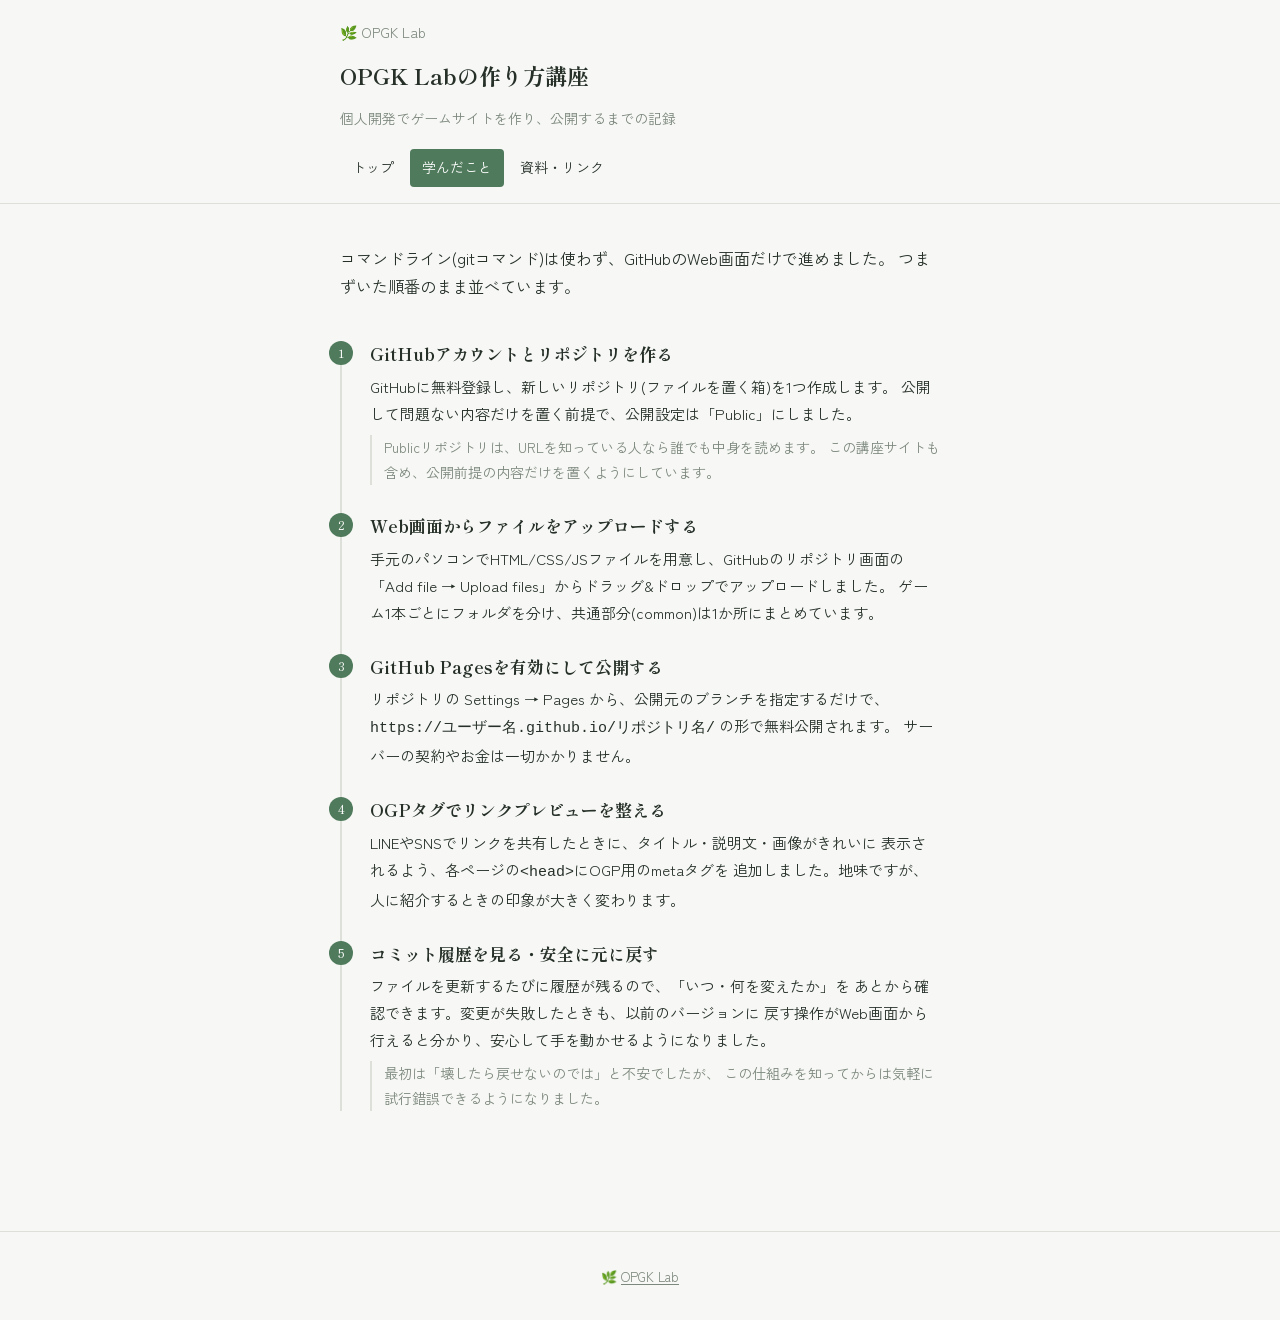
==== events/opgk-lab-howto/content.html @ 6e96bf0f "Add files via upload" ====
<!DOCTYPE html>
<html lang="ja">
<head>
<meta charset="UTF-8">
<meta name="viewport" content="width=device-width, initial-scale=1">
<title>学んだこと｜OPGK Labの作り方講座</title>
<link rel="stylesheet" href="../../common/series-style-base.css">
</head>
<body data-page="content">

<header id="shell-header" class="shell-header"></header>

<main class="shell-page">

  <section class="shell-section">
    <p>
      コマンドライン(gitコマンド)は使わず、GitHubのWeb画面だけで進めました。
      つまずいた順番のまま並べています。
    </p>
  </section>

  <section class="shell-section">
    <ol class="shell-steps">

      <li class="shell-step">
        <span class="shell-step__num">1</span>
        <h2 class="shell-step__title">GitHubアカウントとリポジトリを作る</h2>
        <p class="shell-step__body">
          GitHubに無料登録し、新しいリポジトリ(ファイルを置く箱)を1つ作成します。
          公開して問題ない内容だけを置く前提で、公開設定は「Public」にしました。
        </p>
        <p class="shell-step__note">
          Publicリポジトリは、URLを知っている人なら誰でも中身を読めます。
          この講座サイトも含め、公開前提の内容だけを置くようにしています。
        </p>
      </li>

      <li class="shell-step">
        <span class="shell-step__num">2</span>
        <h2 class="shell-step__title">Web画面からファイルをアップロードする</h2>
        <p class="shell-step__body">
          手元のパソコンでHTML/CSS/JSファイルを用意し、GitHubのリポジトリ画面の
          「Add file → Upload files」からドラッグ&ドロップでアップロードしました。
          ゲーム1本ごとにフォルダを分け、共通部分(common)は1か所にまとめています。
        </p>
      </li>

      <li class="shell-step">
        <span class="shell-step__num">3</span>
        <h2 class="shell-step__title">GitHub Pagesを有効にして公開する</h2>
        <p class="shell-step__body">
          リポジトリの Settings → Pages から、公開元のブランチを指定するだけで、
          <code>https://ユーザー名.github.io/リポジトリ名/</code> の形で無料公開されます。
          サーバーの契約やお金は一切かかりません。
        </p>
      </li>

      <li class="shell-step">
        <span class="shell-step__num">4</span>
        <h2 class="shell-step__title">OGPタグでリンクプレビューを整える</h2>
        <p class="shell-step__body">
          LINEやSNSでリンクを共有したときに、タイトル・説明文・画像がきれいに
          表示されるよう、各ページの<code>&lt;head&gt;</code>にOGP用のmetaタグを
          追加しました。地味ですが、人に紹介するときの印象が大きく変わります。
        </p>
      </li>

      <li class="shell-step">
        <span class="shell-step__num">5</span>
        <h2 class="shell-step__title">コミット履歴を見る・安全に元に戻す</h2>
        <p class="shell-step__body">
          ファイルを更新するたびに履歴が残るので、「いつ・何を変えたか」を
          あとから確認できます。変更が失敗したときも、以前のバージョンに
          戻す操作がWeb画面から行えると分かり、安心して手を動かせるようになりました。
        </p>
        <p class="shell-step__note">
          最初は「壊したら戻せないのでは」と不安でしたが、
          この仕組みを知ってからは気軽に試行錯誤できるようになりました。
        </p>
      </li>

    </ol>
  </section>

</main>

<footer id="shell-footer" class="shell-footer"></footer>

<script src="event-config.js"></script>
<script src="../../common/series-shell.js"></script>
</body>
</html>
---- common/series-style-base.css ----
/* ==========================================================
   OPGK Lab イベントサイト共通スタイル
   このファイルはイベントごとに編集しません。
   ========================================================== */

@import url('https://fonts.googleapis.com/css2?family=Shippori+Mincho:wght@500;700&family=Zen+Kaku+Gothic+New:wght@400;500;700&display=swap');

:root {
  --bg: #F7F8F5;
  --panel: #FFFFFF;
  --ink: #263029;
  --muted: #7C877D;
  --accent: #4F7A5B;
  --accent-dark: #3A5C45;
  --border: #DCE0D8;
  --radius: 4px;
  --maxw: 640px;
}

* {
  box-sizing: border-box;
}

html {
  -webkit-text-size-adjust: 100%;
}

body {
  margin: 0;
  background: var(--bg);
  color: var(--ink);
  font-family: 'Zen Kaku Gothic New', -apple-system, BlinkMacSystemFont, 'Hiragino Sans', sans-serif;
  font-size: 16px;
  line-height: 1.8;
  -webkit-font-smoothing: antialiased;
}

h1, h2, h3 {
  font-family: 'Shippori Mincho', serif;
  font-weight: 700;
  line-height: 1.5;
  margin: 0 0 0.6em;
}

a {
  color: var(--accent-dark);
  text-underline-offset: 2px;
}

a:hover {
  color: var(--accent);
}

/* focus visibility (accessibility) */
a:focus-visible,
button:focus-visible {
  outline: 2px solid var(--accent);
  outline-offset: 2px;
}

@media (prefers-reduced-motion: reduce) {
  * {
    animation-duration: 0.001ms !important;
    transition-duration: 0.001ms !important;
  }
}

/* ---------- レイアウト共通 ---------- */

.shell-page {
  max-width: var(--maxw);
  margin: 0 auto;
  padding: 0 20px 64px;
}

.shell-section {
  margin-top: 40px;
}

/* ---------- ヘッダー ---------- */

.shell-header {
  border-bottom: 1px solid var(--border);
  margin-bottom: 32px;
}

.shell-header__inner {
  max-width: var(--maxw);
  margin: 0 auto;
  padding: 20px 20px 16px;
}

.shell-brand {
  display: flex;
  align-items: baseline;
  gap: 8px;
  font-size: 14px;
  color: var(--muted);
  text-decoration: none;
  margin-bottom: 14px;
}

.shell-brand:hover {
  color: var(--accent-dark);
}

.shell-event-title {
  font-size: 22px;
  margin-bottom: 4px;
}

.shell-event-tagline {
  color: var(--muted);
  font-size: 14px;
  margin-bottom: 18px;
}

.shell-nav {
  display: flex;
  gap: 4px;
  flex-wrap: wrap;
  list-style: none;
  padding: 0;
  margin: 0;
}

.shell-nav a {
  display: inline-block;
  padding: 6px 12px;
  border-radius: var(--radius);
  color: var(--ink);
  text-decoration: none;
  font-size: 14px;
}

.shell-nav a:hover {
  background: var(--panel);
}

.shell-nav a[aria-current="page"] {
  background: var(--accent);
  color: #fff;
}

/* ---------- パネル(開催情報・QRなど) ---------- */

.shell-panel {
  border: 1px solid var(--border);
  border-radius: var(--radius);
  padding: 18px 20px;
  background: var(--panel);
}

.shell-panel + .shell-panel {
  margin-top: 16px;
}

.shell-info-list {
  list-style: none;
  padding: 0;
  margin: 0;
  display: grid;
  grid-template-columns: 5em 1fr;
  gap: 8px 12px;
  font-size: 15px;
}

.shell-info-list dt {
  color: var(--muted);
}

.shell-info-list dd {
  margin: 0;
}

/* ---------- QRブロック ---------- */

.shell-qr {
  display: flex;
  align-items: center;
  gap: 16px;
}

.shell-qr img {
  width: 96px;
  height: 96px;
  border: 1px dashed var(--border);
  border-radius: var(--radius);
  padding: 6px;
  background: #fff;
}

.shell-qr__caption {
  font-size: 14px;
  color: var(--muted);
}

/* ---------- ボタン ---------- */

.shell-button {
  display: inline-block;
  padding: 10px 20px;
  border-radius: var(--radius);
  background: var(--accent);
  color: #fff;
  text-decoration: none;
  font-size: 15px;
}

.shell-button:hover {
  background: var(--accent-dark);
  color: #fff;
}

/* ---------- 番号つきステップ(時系列の内容にのみ使用) ---------- */

.shell-steps {
  list-style: none;
  padding: 0;
  margin: 0;
  border-left: 2px solid var(--border);
}

.shell-step {
  position: relative;
  padding: 0 0 28px 28px;
}

.shell-step:last-child {
  padding-bottom: 0;
}

.shell-step__num {
  position: absolute;
  left: -13px;
  top: 0;
  width: 24px;
  height: 24px;
  border-radius: 50%;
  background: var(--accent);
  color: #fff;
  font-size: 13px;
  font-family: 'Shippori Mincho', serif;
  display: flex;
  align-items: center;
  justify-content: center;
}

.shell-step__title {
  font-size: 17px;
  font-weight: 700;
  margin: 0 0 6px;
}

.shell-step__body {
  margin: 0;
  font-size: 15px;
}

.shell-step__note {
  margin: 8px 0 0;
  padding-left: 12px;
  border-left: 2px solid var(--border);
  color: var(--muted);
  font-size: 14px;
}

/* ---------- フッター ---------- */

.shell-footer {
  border-top: 1px solid var(--border);
  margin-top: 56px;
  padding: 20px;
  text-align: center;
  color: var(--muted);
  font-size: 13px;
}

.shell-footer a {
  color: var(--muted);
}
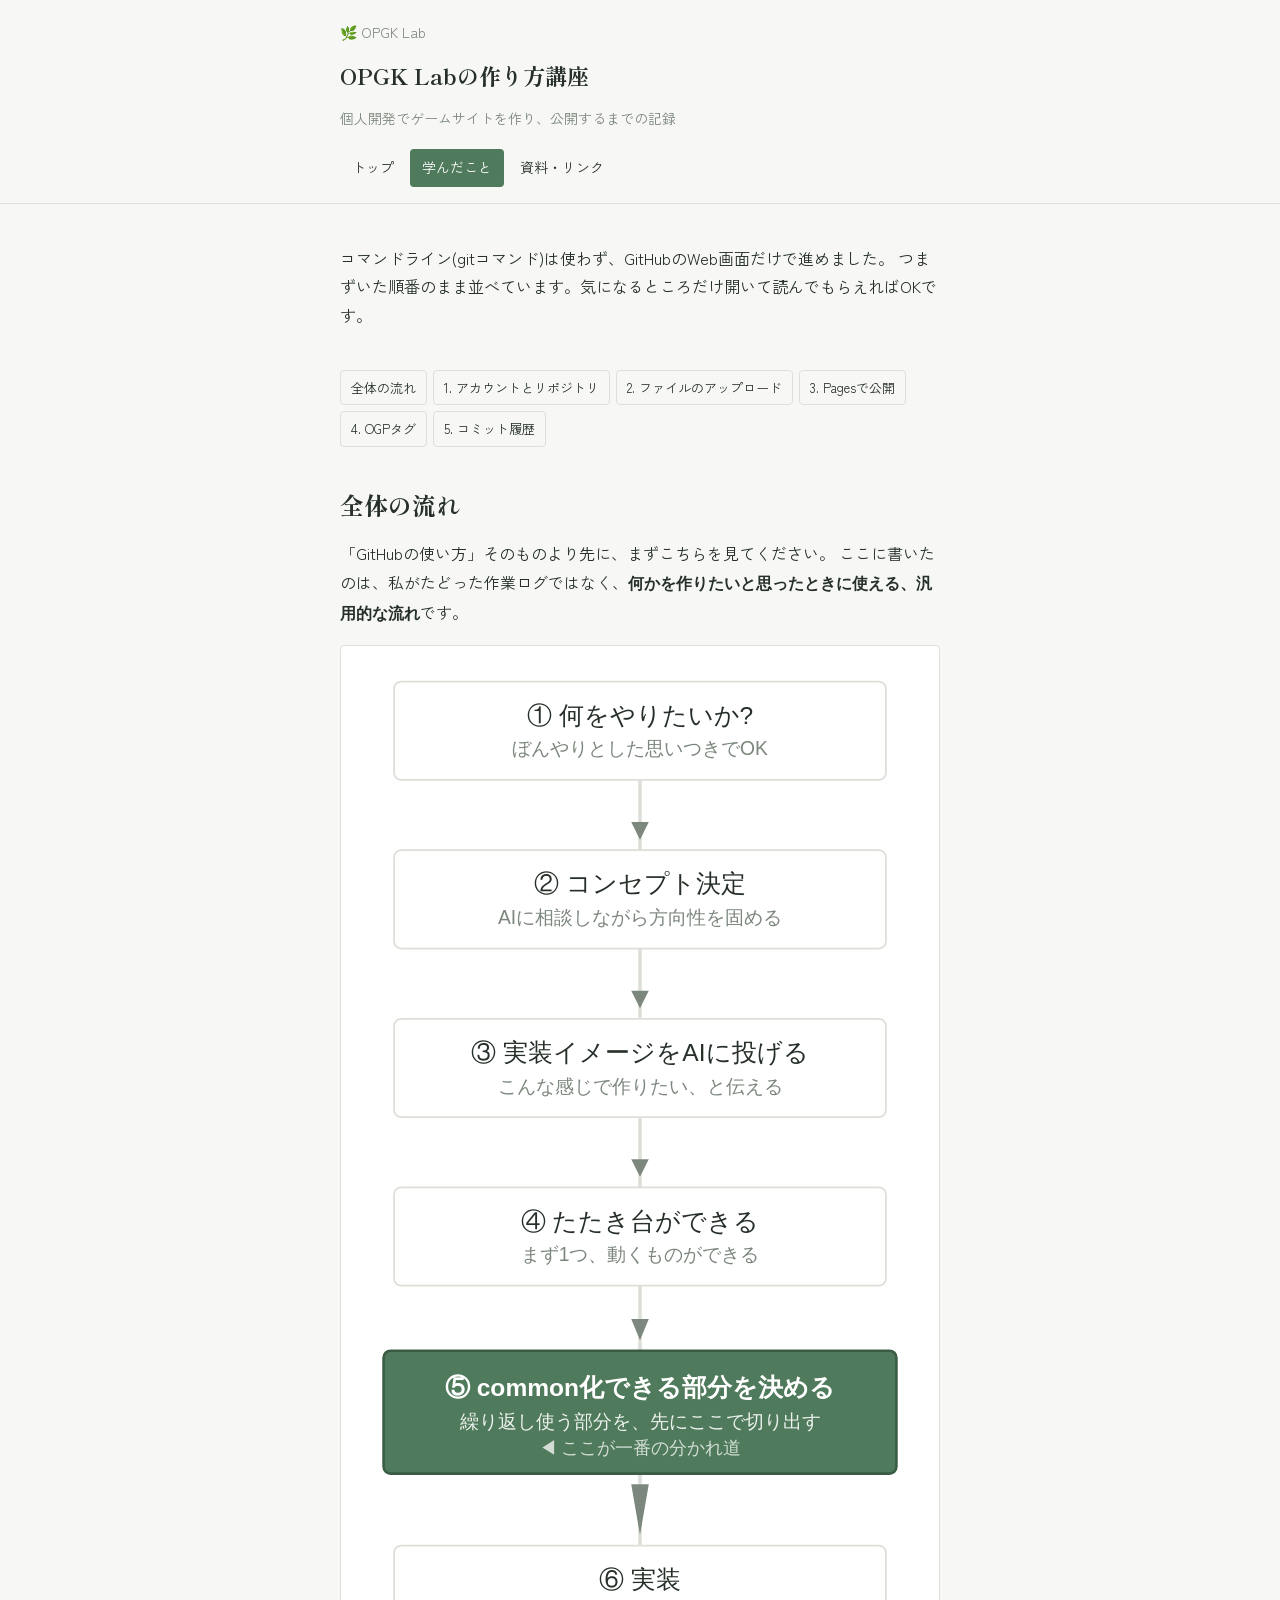
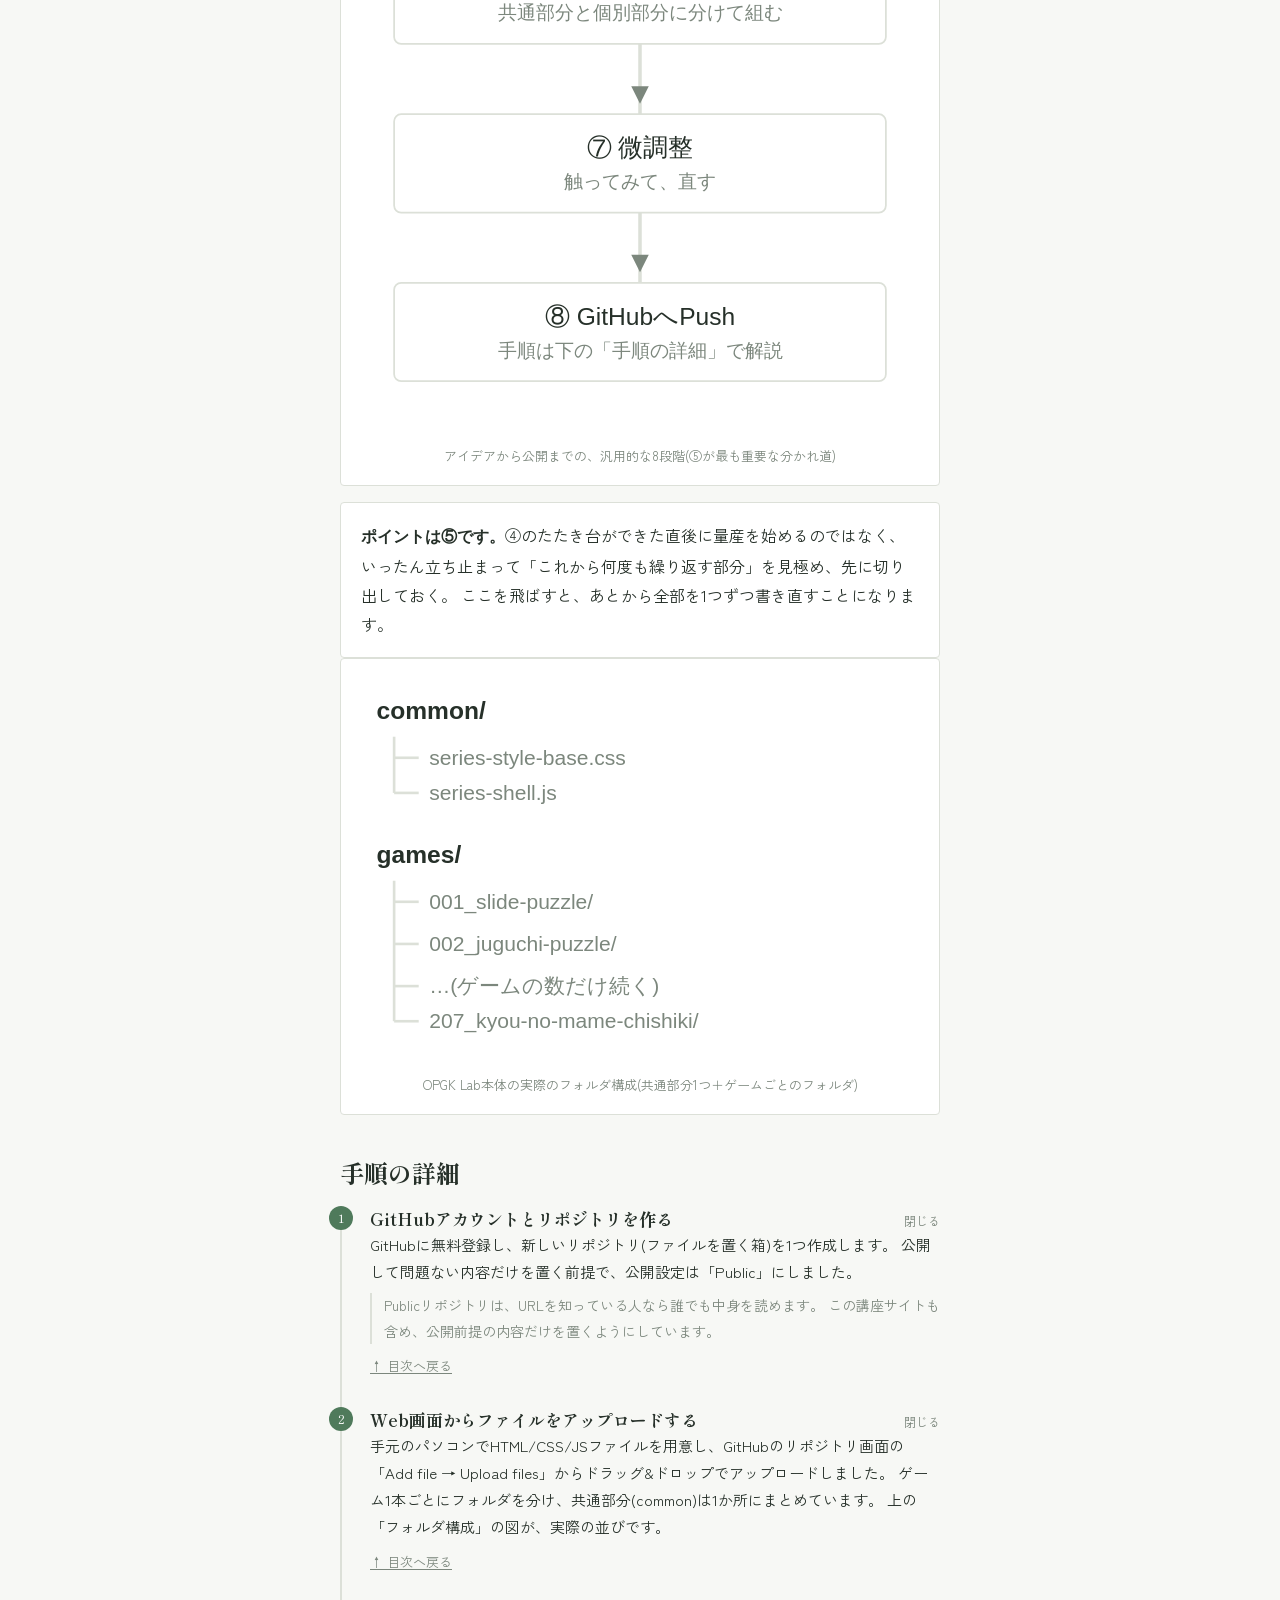
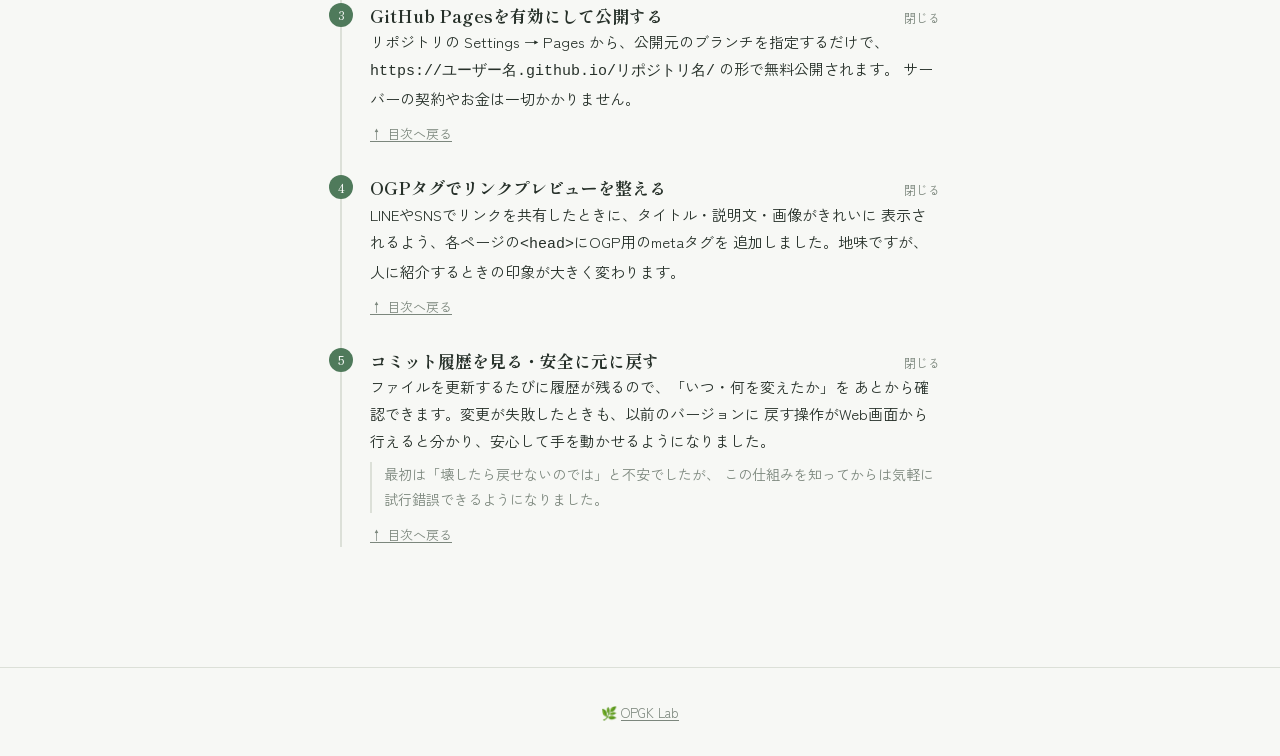
==== commit ca526e75: "Add files via upload" ====
--- a/events/opgk-lab-howto/content.html
+++ b/events/opgk-lab-howto/content.html
@@ -15,68 +15,207 @@
   <section class="shell-section">
     <p>
       コマンドライン(gitコマンド)は使わず、GitHubのWeb画面だけで進めました。
-      つまずいた順番のまま並べています。
+      つまずいた順番のまま並べています。気になるところだけ開いて読んでもらえればOKです。
     </p>
   </section>
 
+  <section class="shell-section" id="toc">
+    <ul class="shell-toc">
+      <li><a href="#overview">全体の流れ</a></li>
+      <li><a href="#step-1">1. アカウントとリポジトリ</a></li>
+      <li><a href="#step-2">2. ファイルのアップロード</a></li>
+      <li><a href="#step-3">3. Pagesで公開</a></li>
+      <li><a href="#step-4">4. OGPタグ</a></li>
+      <li><a href="#step-5">5. コミット履歴</a></li>
+    </ul>
+  </section>
+
+  <section class="shell-section" id="overview">
+    <h2>全体の流れ</h2>
+    <p>
+      「GitHubの使い方」そのものより先に、まずこちらを見てください。
+      ここに書いたのは、私がたどった作業ログではなく、<strong>何かを作りたいと思ったときに使える、汎用的な流れ</strong>です。
+    </p>
+
+    <figure class="shell-diagram">
+      <svg viewBox="0 0 320 780" xmlns="http://www.w3.org/2000/svg" role="img" aria-labelledby="flow-title flow-desc">
+        <title id="flow-title">アイデアを形にするまでの流れ</title>
+        <desc id="flow-desc">何をやりたいか、コンセプト決定、実装イメージをAIに投げる、たたき台ができる、common化できる部分を決める、実装、微調整、GitHubへPush、の8段階の縦の流れ図。5段階目の「common化できる部分を決める」が最も重要な分岐点として強調されている。</desc>
+
+        <line x1="160" y1="40" x2="160" y2="738" style="stroke:var(--border); stroke-width:2;" />
+
+        <g>
+          <rect x="20" y="10" width="280" height="56" rx="4" style="fill:var(--panel); stroke:var(--border); stroke-width:1;"/>
+          <text x="160" y="34" text-anchor="middle" style="fill:var(--ink); font-size:14px; font-family:sans-serif;">① 何をやりたいか?</text>
+          <text x="160" y="52" text-anchor="middle" style="fill:var(--muted); font-size:11px; font-family:sans-serif;">ぼんやりとした思いつきでOK</text>
+        </g>
+
+        <g>
+          <rect x="20" y="106" width="280" height="56" rx="4" style="fill:var(--panel); stroke:var(--border); stroke-width:1;"/>
+          <text x="160" y="130" text-anchor="middle" style="fill:var(--ink); font-size:14px; font-family:sans-serif;">② コンセプト決定</text>
+          <text x="160" y="148" text-anchor="middle" style="fill:var(--muted); font-size:11px; font-family:sans-serif;">AIに相談しながら方向性を固める</text>
+        </g>
+
+        <g>
+          <rect x="20" y="202" width="280" height="56" rx="4" style="fill:var(--panel); stroke:var(--border); stroke-width:1;"/>
+          <text x="160" y="226" text-anchor="middle" style="fill:var(--ink); font-size:14px; font-family:sans-serif;">③ 実装イメージをAIに投げる</text>
+          <text x="160" y="244" text-anchor="middle" style="fill:var(--muted); font-size:11px; font-family:sans-serif;">こんな感じで作りたい、と伝える</text>
+        </g>
+
+        <g>
+          <rect x="20" y="298" width="280" height="56" rx="4" style="fill:var(--panel); stroke:var(--border); stroke-width:1;"/>
+          <text x="160" y="322" text-anchor="middle" style="fill:var(--ink); font-size:14px; font-family:sans-serif;">④ たたき台ができる</text>
+          <text x="160" y="340" text-anchor="middle" style="fill:var(--muted); font-size:11px; font-family:sans-serif;">まず1つ、動くものができる</text>
+        </g>
+
+        <g>
+          <rect x="14" y="391" width="292" height="70" rx="4" style="fill:var(--accent); stroke:var(--accent-dark); stroke-width:1.5;"/>
+          <text x="160" y="417" text-anchor="middle" style="fill:#fff; font-size:14px; font-family:sans-serif; font-weight:bold;">⑤ common化できる部分を決める</text>
+          <text x="160" y="435" text-anchor="middle" style="fill:#fff; font-size:11px; font-family:sans-serif; opacity:0.9;">繰り返し使う部分を、先にここで切り出す</text>
+          <text x="160" y="450" text-anchor="middle" style="fill:#fff; font-size:10px; font-family:sans-serif; opacity:0.75;">◀ ここが一番の分かれ道</text>
+        </g>
+
+        <g>
+          <rect x="20" y="502" width="280" height="56" rx="4" style="fill:var(--panel); stroke:var(--border); stroke-width:1;"/>
+          <text x="160" y="526" text-anchor="middle" style="fill:var(--ink); font-size:14px; font-family:sans-serif;">⑥ 実装</text>
+          <text x="160" y="544" text-anchor="middle" style="fill:var(--muted); font-size:11px; font-family:sans-serif;">共通部分と個別部分に分けて組む</text>
+        </g>
+
+        <g>
+          <rect x="20" y="598" width="280" height="56" rx="4" style="fill:var(--panel); stroke:var(--border); stroke-width:1;"/>
+          <text x="160" y="622" text-anchor="middle" style="fill:var(--ink); font-size:14px; font-family:sans-serif;">⑦ 微調整</text>
+          <text x="160" y="640" text-anchor="middle" style="fill:var(--muted); font-size:11px; font-family:sans-serif;">触ってみて、直す</text>
+        </g>
+
+        <g>
+          <rect x="20" y="694" width="280" height="56" rx="4" style="fill:var(--panel); stroke:var(--border); stroke-width:1;"/>
+          <text x="160" y="718" text-anchor="middle" style="fill:var(--ink); font-size:14px; font-family:sans-serif;">⑧ GitHubへPush</text>
+          <text x="160" y="736" text-anchor="middle" style="fill:var(--muted); font-size:11px; font-family:sans-serif;">手順は下の「手順の詳細」で解説</text>
+        </g>
+
+        <g style="fill:var(--muted);">
+          <path d="M155,90 L165,90 L160,100 Z"/>
+          <path d="M155,186 L165,186 L160,196 Z"/>
+          <path d="M155,282 L165,282 L160,292 Z"/>
+          <path d="M155,373 L165,373 L160,385 Z"/>
+          <path d="M155,467 L165,467 L160,496 Z"/>
+          <path d="M155,582 L165,582 L160,592 Z"/>
+          <path d="M155,678 L165,678 L160,688 Z"/>
+        </g>
+      </svg>
+      <figcaption>アイデアから公開までの、汎用的な8段階(⑤が最も重要な分かれ道)</figcaption>
+    </figure>
+
+    <div class="shell-panel">
+      <p style="margin:0;">
+        <strong>ポイントは⑤です。</strong>④のたたき台ができた直後に量産を始めるのではなく、
+        いったん立ち止まって「これから何度も繰り返す部分」を見極め、先に切り出しておく。
+        ここを飛ばすと、あとから全部を1つずつ書き直すことになります。
+      </p>
+    </div>
+
+    <figure class="shell-diagram">
+      <svg viewBox="0 0 320 220" xmlns="http://www.w3.org/2000/svg" role="img" aria-labelledby="tree-title tree-desc">
+        <title id="tree-title">リポジトリのフォルダ構成</title>
+        <desc id="tree-desc">common フォルダに series-style-base.css と series-shell.js、games フォルダの中に各ゲームのフォルダが並ぶ、2階層のツリー構造</desc>
+
+        <text x="10" y="24" style="fill:var(--ink); font-size:14px; font-family:sans-serif; font-weight:bold;">common/</text>
+        <line x1="20" y1="34" x2="20" y2="66" style="stroke:var(--border); stroke-width:1.5;"/>
+        <line x1="20" y1="46" x2="34" y2="46" style="stroke:var(--border); stroke-width:1.5;"/>
+        <text x="40" y="50" style="fill:var(--muted); font-size:12px; font-family:sans-serif;">series-style-base.css</text>
+        <line x1="20" y1="66" x2="34" y2="66" style="stroke:var(--border); stroke-width:1.5;"/>
+        <text x="40" y="70" style="fill:var(--muted); font-size:12px; font-family:sans-serif;">series-shell.js</text>
+
+        <text x="10" y="106" style="fill:var(--ink); font-size:14px; font-family:sans-serif; font-weight:bold;">games/</text>
+        <line x1="20" y1="116" x2="20" y2="196" style="stroke:var(--border); stroke-width:1.5;"/>
+        <line x1="20" y1="128" x2="34" y2="128" style="stroke:var(--border); stroke-width:1.5;"/>
+        <text x="40" y="132" style="fill:var(--muted); font-size:12px; font-family:sans-serif;">001_slide-puzzle/</text>
+        <line x1="20" y1="152" x2="34" y2="152" style="stroke:var(--border); stroke-width:1.5;"/>
+        <text x="40" y="156" style="fill:var(--muted); font-size:12px; font-family:sans-serif;">002_juguchi-puzzle/</text>
+        <line x1="20" y1="176" x2="34" y2="176" style="stroke:var(--border); stroke-width:1.5;"/>
+        <text x="40" y="180" style="fill:var(--muted); font-size:12px; font-family:sans-serif;">…(ゲームの数だけ続く)</text>
+        <line x1="20" y1="196" x2="34" y2="196" style="stroke:var(--border); stroke-width:1.5;"/>
+        <text x="40" y="200" style="fill:var(--muted); font-size:12px; font-family:sans-serif;">207_kyou-no-mame-chishiki/</text>
+      </svg>
+      <figcaption>OPGK Lab本体の実際のフォルダ構成(共通部分1つ＋ゲームごとのフォルダ)</figcaption>
+    </figure>
+  </section>
+
   <section class="shell-section">
+    <h2>手順の詳細</h2>
     <ol class="shell-steps">
 
-      <li class="shell-step">
+      <li class="shell-step" id="step-1">
         <span class="shell-step__num">1</span>
-        <h2 class="shell-step__title">GitHubアカウントとリポジトリを作る</h2>
-        <p class="shell-step__body">
-          GitHubに無料登録し、新しいリポジトリ(ファイルを置く箱)を1つ作成します。
-          公開して問題ない内容だけを置く前提で、公開設定は「Public」にしました。
-        </p>
-        <p class="shell-step__note">
-          Publicリポジトリは、URLを知っている人なら誰でも中身を読めます。
-          この講座サイトも含め、公開前提の内容だけを置くようにしています。
-        </p>
-      </li>
-
-      <li class="shell-step">
+        <details open>
+          <summary><h3 class="shell-step__title">GitHubアカウントとリポジトリを作る</h3></summary>
+          <p class="shell-step__body">
+            GitHubに無料登録し、新しいリポジトリ(ファイルを置く箱)を1つ作成します。
+            公開して問題ない内容だけを置く前提で、公開設定は「Public」にしました。
+          </p>
+          <p class="shell-step__note">
+            Publicリポジトリは、URLを知っている人なら誰でも中身を読めます。
+            この講座サイトも含め、公開前提の内容だけを置くようにしています。
+          </p>
+          <a class="shell-back-to-toc" href="#toc">↑ 目次へ戻る</a>
+        </details>
+      </li>
+
+      <li class="shell-step" id="step-2">
         <span class="shell-step__num">2</span>
-        <h2 class="shell-step__title">Web画面からファイルをアップロードする</h2>
-        <p class="shell-step__body">
-          手元のパソコンでHTML/CSS/JSファイルを用意し、GitHubのリポジトリ画面の
-          「Add file → Upload files」からドラッグ&ドロップでアップロードしました。
-          ゲーム1本ごとにフォルダを分け、共通部分(common)は1か所にまとめています。
-        </p>
-      </li>
-
-      <li class="shell-step">
+        <details open>
+          <summary><h3 class="shell-step__title">Web画面からファイルをアップロードする</h3></summary>
+          <p class="shell-step__body">
+            手元のパソコンでHTML/CSS/JSファイルを用意し、GitHubのリポジトリ画面の
+            「Add file → Upload files」からドラッグ&ドロップでアップロードしました。
+            ゲーム1本ごとにフォルダを分け、共通部分(common)は1か所にまとめています。
+            上の「フォルダ構成」の図が、実際の並びです。
+          </p>
+          <a class="shell-back-to-toc" href="#toc">↑ 目次へ戻る</a>
+        </details>
+      </li>
+
+      <li class="shell-step" id="step-3">
         <span class="shell-step__num">3</span>
-        <h2 class="shell-step__title">GitHub Pagesを有効にして公開する</h2>
-        <p class="shell-step__body">
-          リポジトリの Settings → Pages から、公開元のブランチを指定するだけで、
-          <code>https://ユーザー名.github.io/リポジトリ名/</code> の形で無料公開されます。
-          サーバーの契約やお金は一切かかりません。
-        </p>
-      </li>
-
-      <li class="shell-step">
+        <details open>
+          <summary><h3 class="shell-step__title">GitHub Pagesを有効にして公開する</h3></summary>
+          <p class="shell-step__body">
+            リポジトリの Settings → Pages から、公開元のブランチを指定するだけで、
+            <code>https://ユーザー名.github.io/リポジトリ名/</code> の形で無料公開されます。
+            サーバーの契約やお金は一切かかりません。
+          </p>
+          <a class="shell-back-to-toc" href="#toc">↑ 目次へ戻る</a>
+        </details>
+      </li>
+
+      <li class="shell-step" id="step-4">
         <span class="shell-step__num">4</span>
-        <h2 class="shell-step__title">OGPタグでリンクプレビューを整える</h2>
-        <p class="shell-step__body">
-          LINEやSNSでリンクを共有したときに、タイトル・説明文・画像がきれいに
-          表示されるよう、各ページの<code>&lt;head&gt;</code>にOGP用のmetaタグを
-          追加しました。地味ですが、人に紹介するときの印象が大きく変わります。
-        </p>
-      </li>
-
-      <li class="shell-step">
+        <details open>
+          <summary><h3 class="shell-step__title">OGPタグでリンクプレビューを整える</h3></summary>
+          <p class="shell-step__body">
+            LINEやSNSでリンクを共有したときに、タイトル・説明文・画像がきれいに
+            表示されるよう、各ページの<code>&lt;head&gt;</code>にOGP用のmetaタグを
+            追加しました。地味ですが、人に紹介するときの印象が大きく変わります。
+          </p>
+          <a class="shell-back-to-toc" href="#toc">↑ 目次へ戻る</a>
+        </details>
+      </li>
+
+      <li class="shell-step" id="step-5">
         <span class="shell-step__num">5</span>
-        <h2 class="shell-step__title">コミット履歴を見る・安全に元に戻す</h2>
-        <p class="shell-step__body">
-          ファイルを更新するたびに履歴が残るので、「いつ・何を変えたか」を
-          あとから確認できます。変更が失敗したときも、以前のバージョンに
-          戻す操作がWeb画面から行えると分かり、安心して手を動かせるようになりました。
-        </p>
-        <p class="shell-step__note">
-          最初は「壊したら戻せないのでは」と不安でしたが、
-          この仕組みを知ってからは気軽に試行錯誤できるようになりました。
-        </p>
+        <details open>
+          <summary><h3 class="shell-step__title">コミット履歴を見る・安全に元に戻す</h3></summary>
+          <p class="shell-step__body">
+            ファイルを更新するたびに履歴が残るので、「いつ・何を変えたか」を
+            あとから確認できます。変更が失敗したときも、以前のバージョンに
+            戻す操作がWeb画面から行えると分かり、安心して手を動かせるようになりました。
+          </p>
+          <p class="shell-step__note">
+            最初は「壊したら戻せないのでは」と不安でしたが、
+            この仕組みを知ってからは気軽に試行錯誤できるようになりました。
+          </p>
+          <a class="shell-back-to-toc" href="#toc">↑ 目次へ戻る</a>
+        </details>
       </li>
 
     </ol>
--- a/common/series-style-base.css
+++ b/common/series-style-base.css
@@ -195,6 +195,98 @@
   color: var(--muted);
 }
 
+/* ---------- 目次(ジャンプナビ) ---------- */
+
+.shell-toc {
+  list-style: none;
+  padding: 0;
+  margin: 0;
+  display: flex;
+  flex-wrap: wrap;
+  gap: 6px;
+}
+
+.shell-toc a {
+  display: inline-block;
+  padding: 5px 10px;
+  border: 1px solid var(--border);
+  border-radius: var(--radius);
+  color: var(--ink);
+  text-decoration: none;
+  font-size: 13px;
+}
+
+.shell-toc a:hover {
+  border-color: var(--accent);
+  color: var(--accent-dark);
+}
+
+/* ---------- 図解ボックス ---------- */
+
+.shell-diagram {
+  border: 1px solid var(--border);
+  border-radius: var(--radius);
+  background: var(--panel);
+  padding: 18px;
+  margin: 0 0 16px;
+}
+
+.shell-diagram svg {
+  width: 100%;
+  height: auto;
+  display: block;
+}
+
+.shell-diagram figcaption {
+  margin-top: 10px;
+  font-size: 13px;
+  color: var(--muted);
+  text-align: center;
+}
+
+/* ---------- 折りたたみ(details/summary) ----------
+   .shell-step の中で <details> を使うときの見た目調整。
+   タイトル(summary)は常に見え、本文だけ開閉する。 */
+
+.shell-step details {
+  margin: 0;
+}
+
+.shell-step summary {
+  cursor: pointer;
+  list-style: none;
+  display: flex;
+  align-items: baseline;
+  gap: 8px;
+}
+
+.shell-step summary::-webkit-details-marker {
+  display: none;
+}
+
+.shell-step summary::after {
+  content: '開く';
+  margin-left: auto;
+  font-size: 12px;
+  color: var(--muted);
+  white-space: nowrap;
+}
+
+.shell-step details[open] summary::after {
+  content: '閉じる';
+}
+
+.shell-step summary .shell-step__title {
+  margin: 0;
+}
+
+.shell-back-to-toc {
+  display: inline-block;
+  margin-top: 10px;
+  font-size: 13px;
+  color: var(--muted);
+}
+
 /* ---------- ボタン ---------- */
 
 .shell-button {
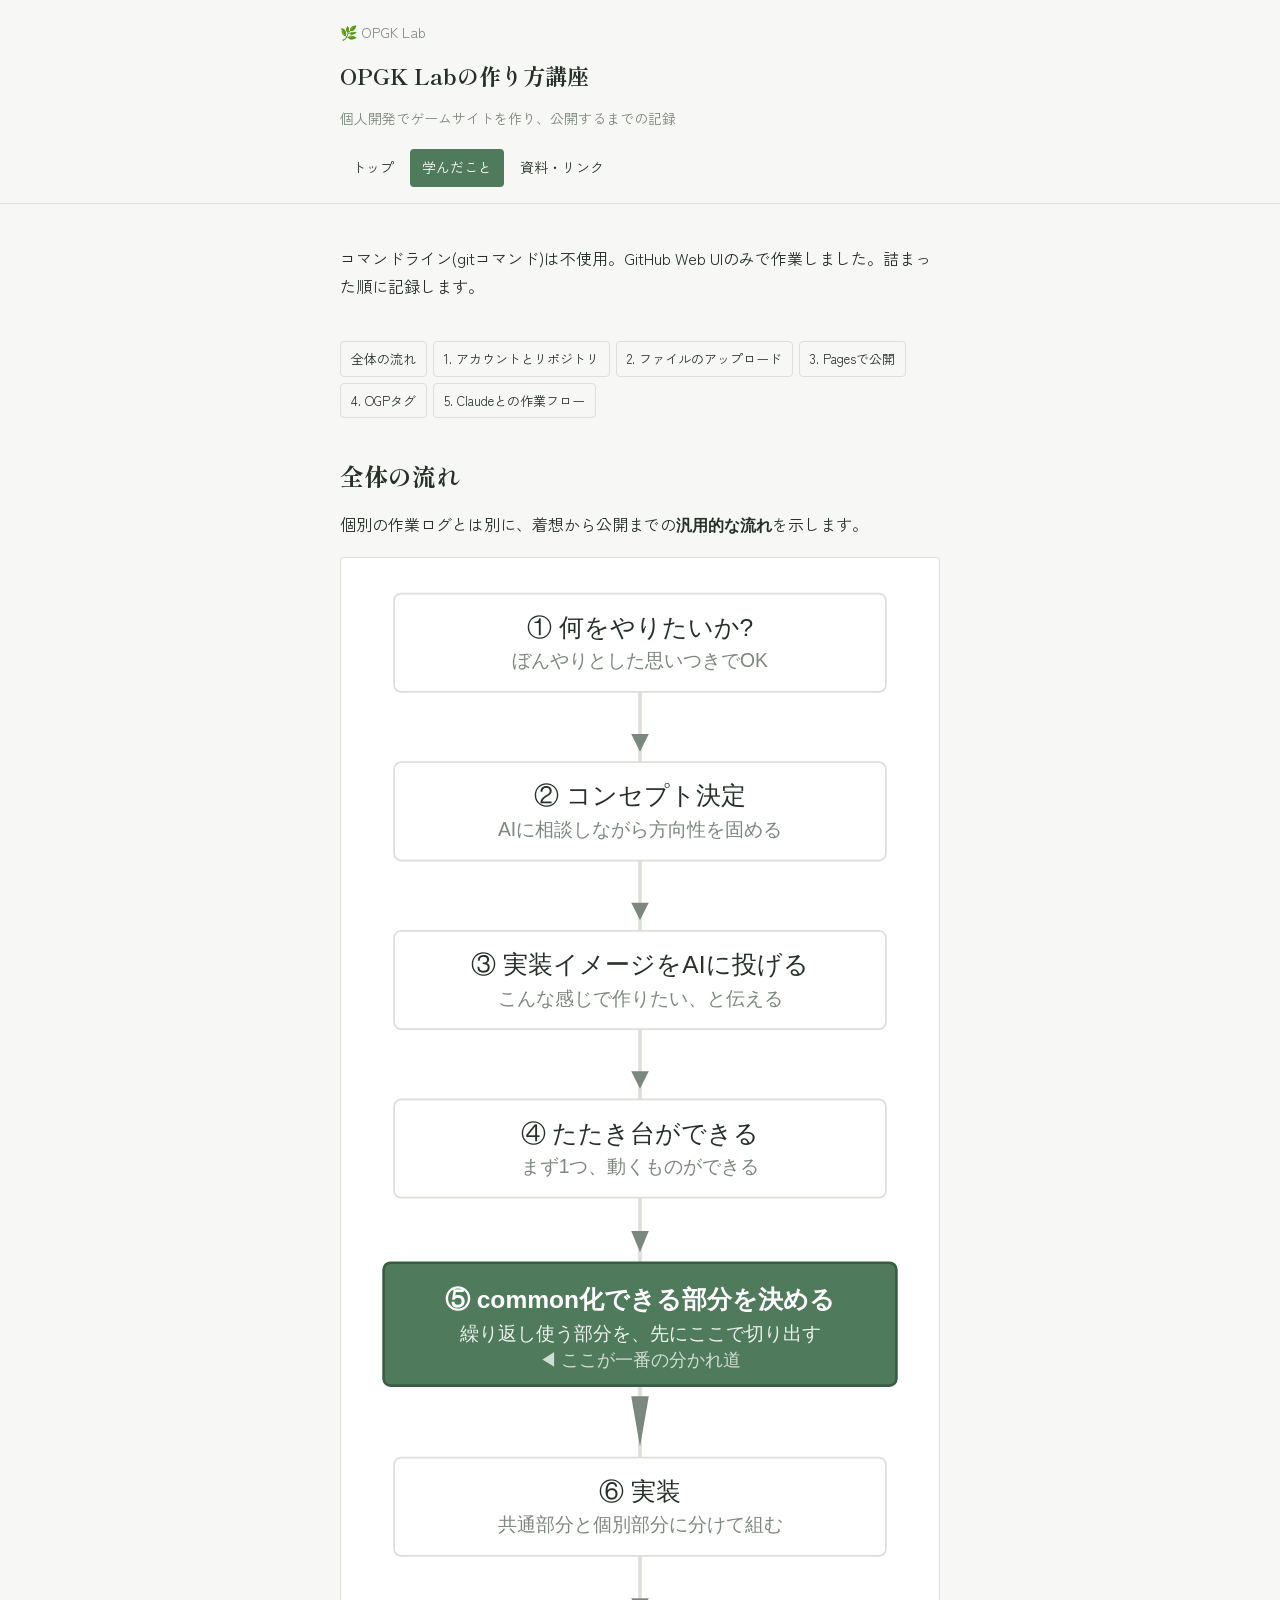
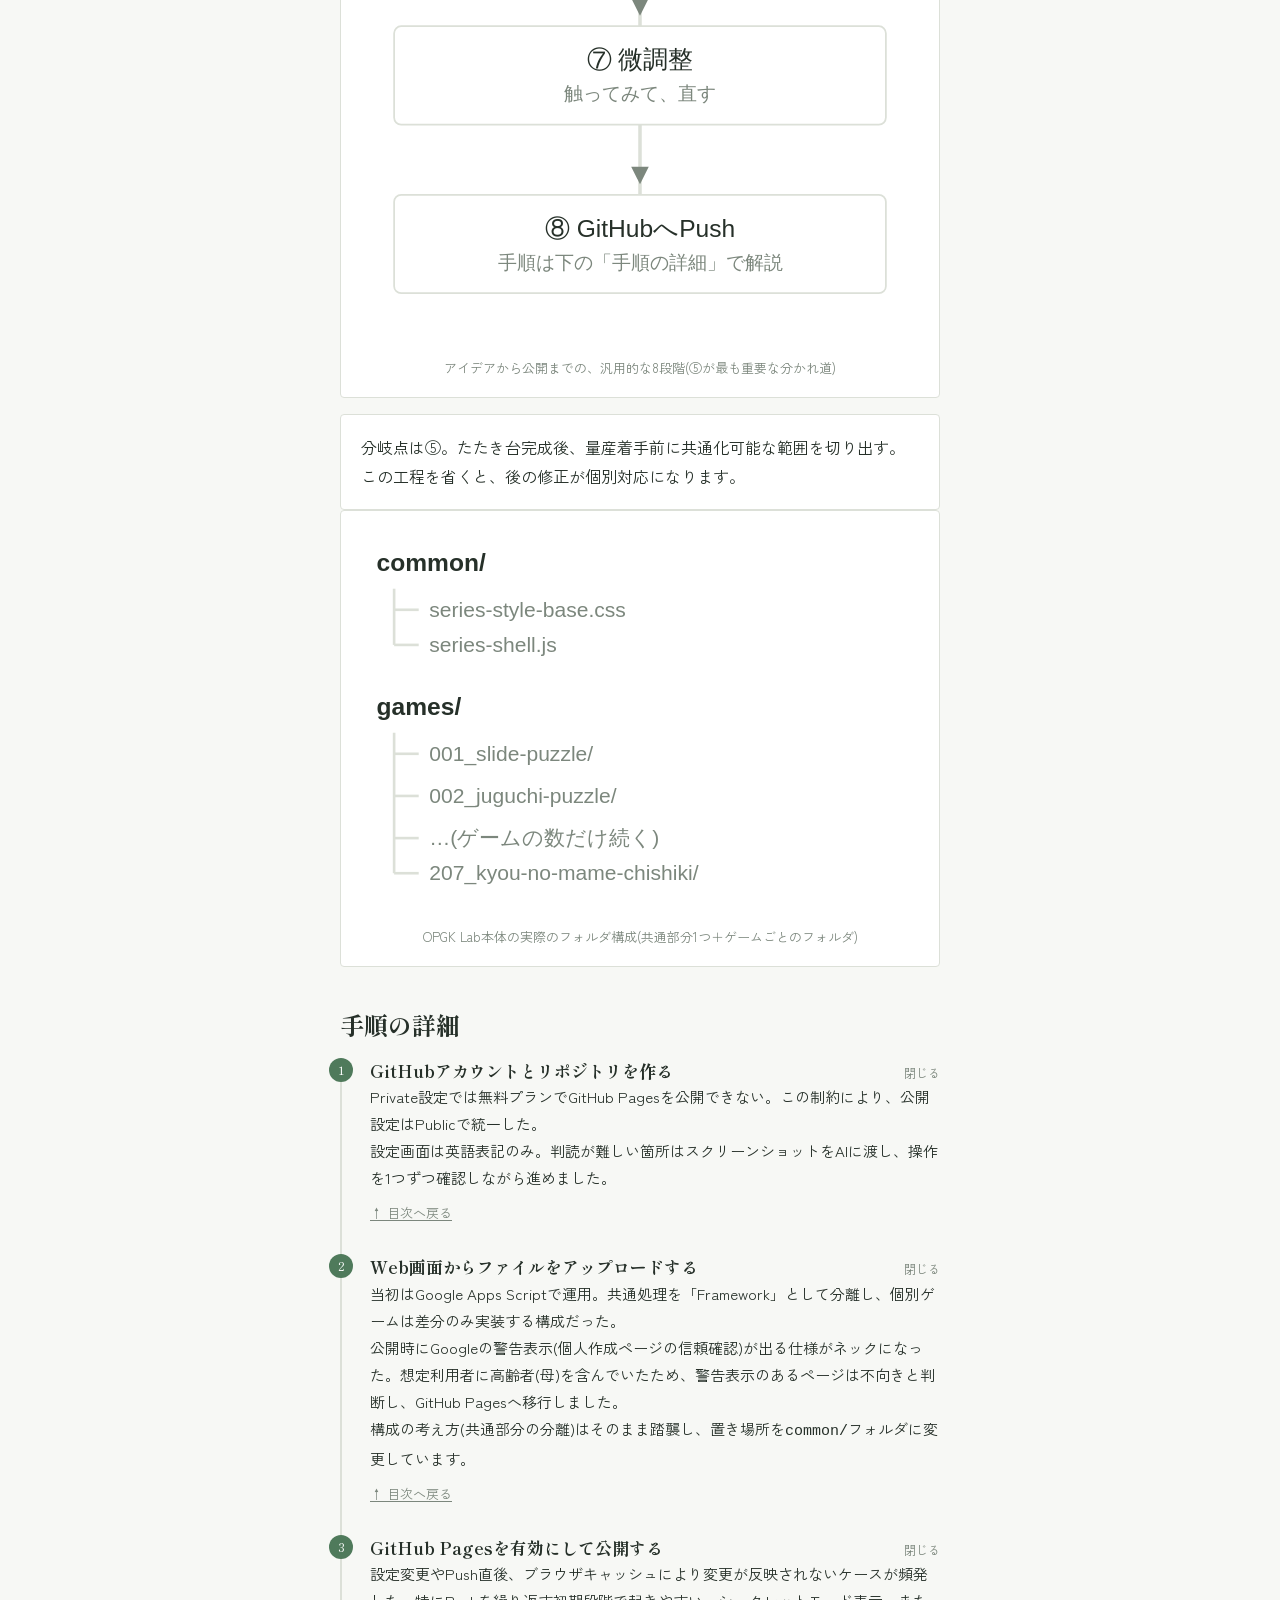
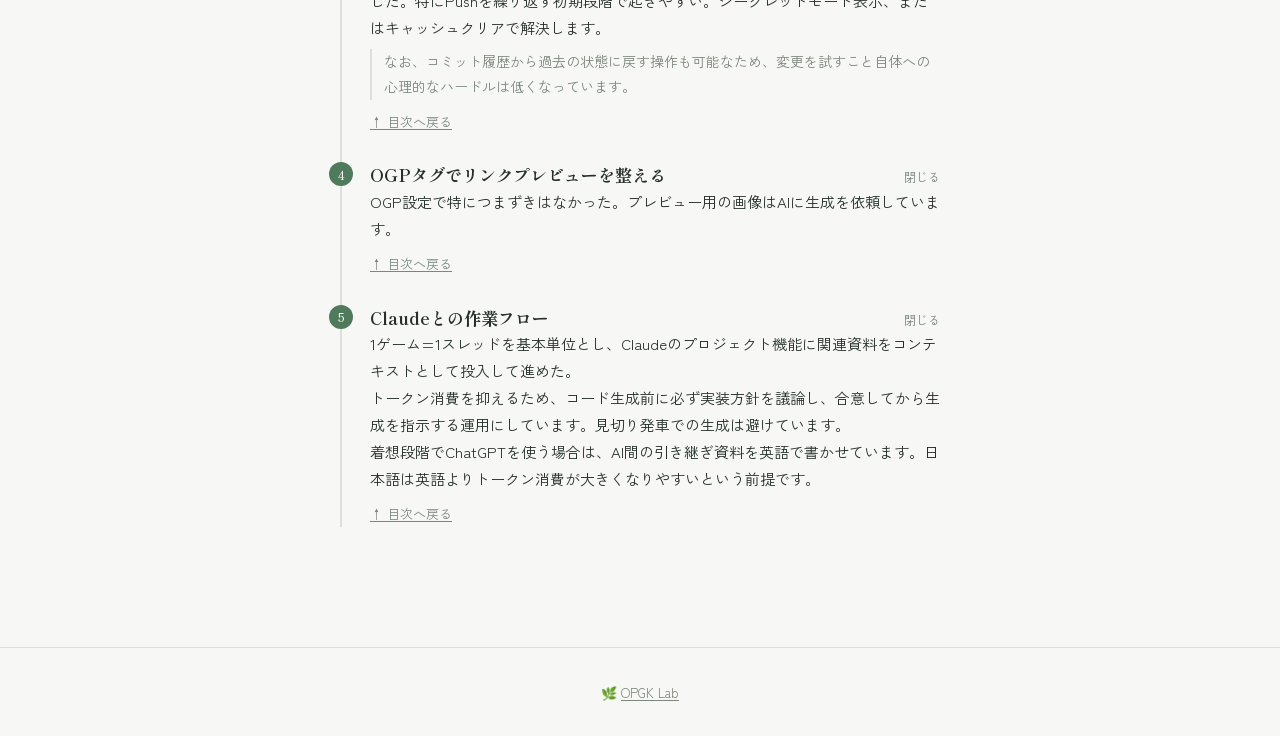
==== commit 23c6cba6: "Add files via upload" ====
--- a/events/opgk-lab-howto/content.html
+++ b/events/opgk-lab-howto/content.html
@@ -14,8 +14,7 @@
 
   <section class="shell-section">
     <p>
-      コマンドライン(gitコマンド)は使わず、GitHubのWeb画面だけで進めました。
-      つまずいた順番のまま並べています。気になるところだけ開いて読んでもらえればOKです。
+      コマンドライン(gitコマンド)は不使用。GitHub Web UIのみで作業しました。詰まった順に記録します。
     </p>
   </section>
 
@@ -26,15 +25,14 @@
       <li><a href="#step-2">2. ファイルのアップロード</a></li>
       <li><a href="#step-3">3. Pagesで公開</a></li>
       <li><a href="#step-4">4. OGPタグ</a></li>
-      <li><a href="#step-5">5. コミット履歴</a></li>
+      <li><a href="#step-5">5. Claudeとの作業フロー</a></li>
     </ul>
   </section>
 
   <section class="shell-section" id="overview">
     <h2>全体の流れ</h2>
     <p>
-      「GitHubの使い方」そのものより先に、まずこちらを見てください。
-      ここに書いたのは、私がたどった作業ログではなく、<strong>何かを作りたいと思ったときに使える、汎用的な流れ</strong>です。
+      個別の作業ログとは別に、着想から公開までの<strong>汎用的な流れ</strong>を示します。
     </p>
 
     <figure class="shell-diagram">
@@ -108,9 +106,7 @@
 
     <div class="shell-panel">
       <p style="margin:0;">
-        <strong>ポイントは⑤です。</strong>④のたたき台ができた直後に量産を始めるのではなく、
-        いったん立ち止まって「これから何度も繰り返す部分」を見極め、先に切り出しておく。
-        ここを飛ばすと、あとから全部を1つずつ書き直すことになります。
+        分岐点は⑤。たたき台完成後、量産着手前に共通化可能な範囲を切り出す。この工程を省くと、後の修正が個別対応になります。
       </p>
     </div>
 
@@ -150,12 +146,10 @@
         <details open>
           <summary><h3 class="shell-step__title">GitHubアカウントとリポジトリを作る</h3></summary>
           <p class="shell-step__body">
-            GitHubに無料登録し、新しいリポジトリ(ファイルを置く箱)を1つ作成します。
-            公開して問題ない内容だけを置く前提で、公開設定は「Public」にしました。
-          </p>
-          <p class="shell-step__note">
-            Publicリポジトリは、URLを知っている人なら誰でも中身を読めます。
-            この講座サイトも含め、公開前提の内容だけを置くようにしています。
+            Private設定では無料プランでGitHub Pagesを公開できない。この制約により、公開設定はPublicで統一した。
+          </p>
+          <p class="shell-step__body">
+            設定画面は英語表記のみ。判読が難しい箇所はスクリーンショットをAIに渡し、操作を1つずつ確認しながら進めました。
           </p>
           <a class="shell-back-to-toc" href="#toc">↑ 目次へ戻る</a>
         </details>
@@ -166,10 +160,13 @@
         <details open>
           <summary><h3 class="shell-step__title">Web画面からファイルをアップロードする</h3></summary>
           <p class="shell-step__body">
-            手元のパソコンでHTML/CSS/JSファイルを用意し、GitHubのリポジトリ画面の
-            「Add file → Upload files」からドラッグ&ドロップでアップロードしました。
-            ゲーム1本ごとにフォルダを分け、共通部分(common)は1か所にまとめています。
-            上の「フォルダ構成」の図が、実際の並びです。
+            当初はGoogle Apps Scriptで運用。共通処理を「Framework」として分離し、個別ゲームは差分のみ実装する構成だった。
+          </p>
+          <p class="shell-step__body">
+            公開時にGoogleの警告表示(個人作成ページの信頼確認)が出る仕様がネックになった。想定利用者に高齢者(母)を含んでいたため、警告表示のあるページは不向きと判断し、GitHub Pagesへ移行しました。
+          </p>
+          <p class="shell-step__body">
+            構成の考え方(共通部分の分離)はそのまま踏襲し、置き場所を<code>common/</code>フォルダに変更しています。
           </p>
           <a class="shell-back-to-toc" href="#toc">↑ 目次へ戻る</a>
         </details>
@@ -180,9 +177,10 @@
         <details open>
           <summary><h3 class="shell-step__title">GitHub Pagesを有効にして公開する</h3></summary>
           <p class="shell-step__body">
-            リポジトリの Settings → Pages から、公開元のブランチを指定するだけで、
-            <code>https://ユーザー名.github.io/リポジトリ名/</code> の形で無料公開されます。
-            サーバーの契約やお金は一切かかりません。
+            設定変更やPush直後、ブラウザキャッシュにより変更が反映されないケースが頻発した。特にPushを繰り返す初期段階で起きやすい。シークレットモード表示、またはキャッシュクリアで解決します。
+          </p>
+          <p class="shell-step__note">
+            なお、コミット履歴から過去の状態に戻す操作も可能なため、変更を試すこと自体への心理的なハードルは低くなっています。
           </p>
           <a class="shell-back-to-toc" href="#toc">↑ 目次へ戻る</a>
         </details>
@@ -193,9 +191,7 @@
         <details open>
           <summary><h3 class="shell-step__title">OGPタグでリンクプレビューを整える</h3></summary>
           <p class="shell-step__body">
-            LINEやSNSでリンクを共有したときに、タイトル・説明文・画像がきれいに
-            表示されるよう、各ページの<code>&lt;head&gt;</code>にOGP用のmetaタグを
-            追加しました。地味ですが、人に紹介するときの印象が大きく変わります。
+            OGP設定で特につまずきはなかった。プレビュー用の画像はAIに生成を依頼しています。
           </p>
           <a class="shell-back-to-toc" href="#toc">↑ 目次へ戻る</a>
         </details>
@@ -204,15 +200,15 @@
       <li class="shell-step" id="step-5">
         <span class="shell-step__num">5</span>
         <details open>
-          <summary><h3 class="shell-step__title">コミット履歴を見る・安全に元に戻す</h3></summary>
-          <p class="shell-step__body">
-            ファイルを更新するたびに履歴が残るので、「いつ・何を変えたか」を
-            あとから確認できます。変更が失敗したときも、以前のバージョンに
-            戻す操作がWeb画面から行えると分かり、安心して手を動かせるようになりました。
-          </p>
-          <p class="shell-step__note">
-            最初は「壊したら戻せないのでは」と不安でしたが、
-            この仕組みを知ってからは気軽に試行錯誤できるようになりました。
+          <summary><h3 class="shell-step__title">Claudeとの作業フロー</h3></summary>
+          <p class="shell-step__body">
+            1ゲーム=1スレッドを基本単位とし、Claudeのプロジェクト機能に関連資料をコンテキストとして投入して進めた。
+          </p>
+          <p class="shell-step__body">
+            トークン消費を抑えるため、コード生成前に必ず実装方針を議論し、合意してから生成を指示する運用にしています。見切り発車での生成は避けています。
+          </p>
+          <p class="shell-step__body">
+            着想段階でChatGPTを使う場合は、AI間の引き継ぎ資料を英語で書かせています。日本語は英語よりトークン消費が大きくなりやすいという前提です。
           </p>
           <a class="shell-back-to-toc" href="#toc">↑ 目次へ戻る</a>
         </details>
